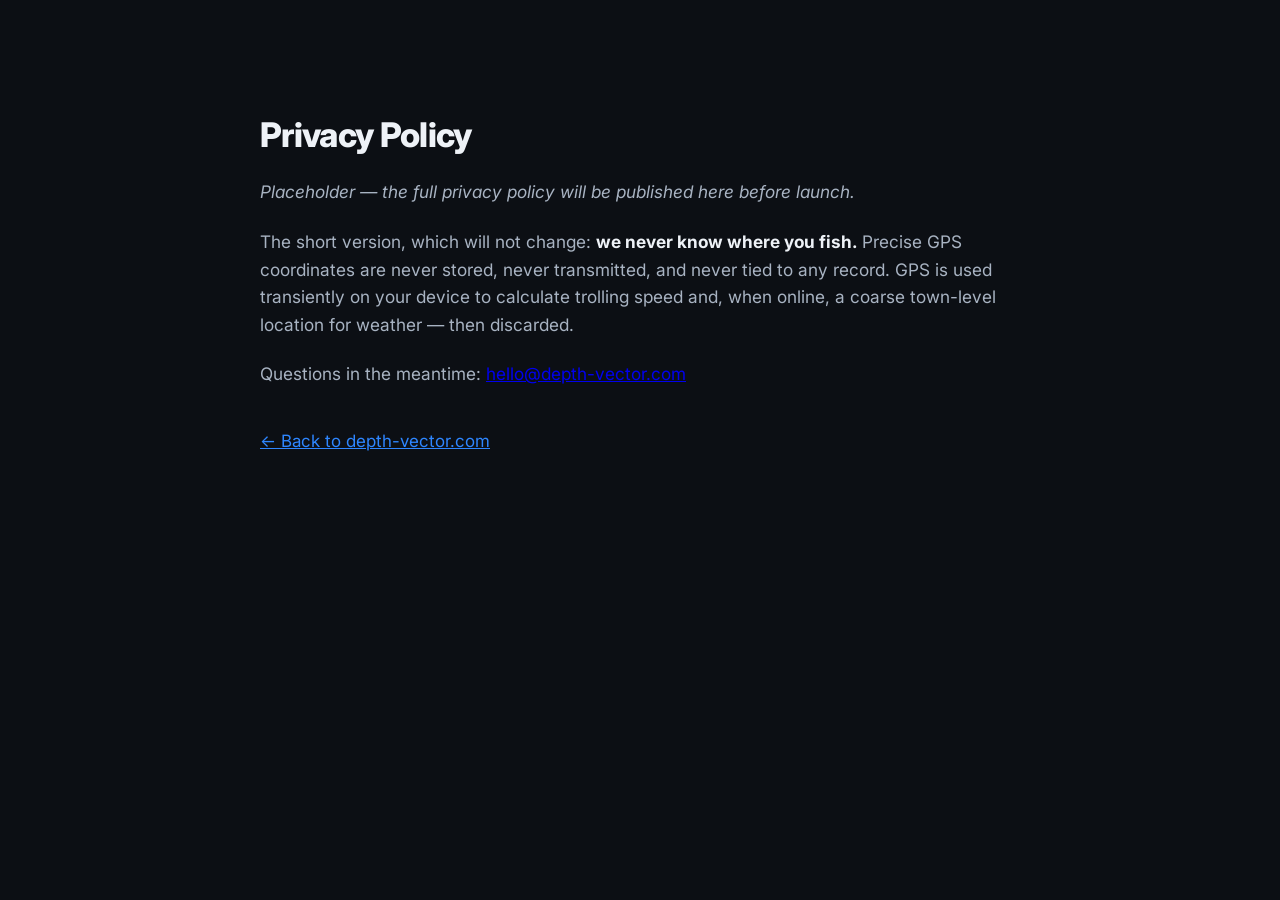
==== privacy.html @ 236c2dc9 "Depth Vector marketing site: hero, features, roadmap, straight talk, download CTA Single-page static" ====
<!DOCTYPE html>
<html lang="en">
<head>
  <meta charset="UTF-8">
  <meta name="viewport" content="width=device-width, initial-scale=1.0">
  <title>Privacy Policy — Depth Vector</title>
  <meta name="robots" content="noindex">
  <link rel="icon" type="image/png" href="assets/favicon.png">
  <link rel="preconnect" href="https://fonts.googleapis.com">
  <link rel="preconnect" href="https://fonts.gstatic.com" crossorigin>
  <link href="https://fonts.googleapis.com/css2?family=Inter:wght@400;600;800&display=swap" rel="stylesheet">
  <link rel="stylesheet" href="styles.css">
</head>
<body>
  <main class="section">
    <div class="container narrow">
      <h1 style="margin-bottom: 24px;">Privacy Policy</h1>
      <div class="prose">
        <p><em>Placeholder — the full privacy policy will be published here before launch.</em></p>
        <p>The short version, which will not change: <strong>we never know where you fish.</strong> Precise GPS coordinates are never stored, never transmitted, and never tied to any record. GPS is used transiently on your device to calculate trolling speed and, when online, a coarse town-level location for weather — then discarded.</p>
        <p>Questions in the meantime: <a href="mailto:hello@depth-vector.com">hello@depth-vector.com</a></p>
      </div>
      <p style="margin-top: 40px;"><a href="index.html" style="color: var(--accent);">← Back to depth-vector.com</a></p>
    </div>
  </main>
</body>
</html>
---- styles.css ----
/* ============================================================
   Depth Vector — marketing site styles
   Brand: bg #0c0f14 · panel #0e2133→#0a1623 · accent #2E86FF
   CTA #1A6BEC→#0A347F · cyan #2FE3BC · yellow #FFD42E
   magenta #FF5C8A · green #8edc3b (fish/catch only)
   ============================================================ */

:root {
  --bg: #0c0f14;
  --panel-top: #0e2133;
  --panel-bottom: #0a1623;
  --accent: #2E86FF;
  --cta-top: #1A6BEC;
  --cta-bottom: #0A347F;
  --cyan: #2FE3BC;
  --yellow: #FFD42E;
  --magenta: #FF5C8A;
  --fish-green: #8edc3b; /* reserved: fish/catch references only */
  --text: #eef2f7;
  --text-dim: #a8b3c2;
  --text-faint: #6b7686;
  --border: rgba(120, 160, 210, 0.14);
  --radius: 18px;
}

* { margin: 0; padding: 0; box-sizing: border-box; }

[hidden] { display: none !important; }

html { scroll-behavior: smooth; }

body {
  background: var(--bg);
  color: var(--text);
  font-family: "Inter", -apple-system, BlinkMacSystemFont, "Segoe UI", sans-serif;
  font-size: 17px;
  line-height: 1.6;
  -webkit-font-smoothing: antialiased;
  overflow-x: hidden;
}

img { max-width: 100%; display: block; }

.container {
  width: min(1120px, 92%);
  margin: 0 auto;
}
.container.narrow { max-width: 760px; }
.center { text-align: center; }

.section { padding: clamp(64px, 9vw, 120px) 0; position: relative; }

/* subtle navy radial glows behind alternating sections */
.why, .roadmap, .download {
  background:
    radial-gradient(ellipse 80% 60% at 50% 0%, rgba(20, 50, 90, 0.35), transparent 70%),
    var(--bg);
}
.video {
  background:
    radial-gradient(ellipse 70% 70% at 50% 100%, rgba(16, 40, 75, 0.3), transparent 70%),
    var(--bg);
}

h1, h2, h3 { font-weight: 800; line-height: 1.15; letter-spacing: -0.02em; }

.section-title {
  font-size: clamp(1.75rem, 4vw, 2.6rem);
  text-align: center;
  margin-bottom: clamp(40px, 6vw, 72px);
}

.visually-hidden {
  position: absolute; width: 1px; height: 1px;
  overflow: hidden; clip: rect(0 0 0 0); white-space: nowrap;
}

/* ---------- buttons & pills ---------- */
.btn {
  display: inline-block;
  white-space: nowrap;
  font-weight: 700;
  font-size: 1rem;
  color: #fff;
  text-decoration: none;
  border: none;
  border-radius: 12px;
  padding: 14px 28px;
  cursor: pointer;
  transition: transform 0.15s ease, box-shadow 0.15s ease;
}
.btn-primary {
  background: linear-gradient(180deg, var(--cta-top), var(--cta-bottom));
  box-shadow: 0 4px 24px rgba(26, 107, 236, 0.35);
}
.btn-primary:hover { transform: translateY(-2px); box-shadow: 0 8px 32px rgba(26, 107, 236, 0.5); }
.btn-small { padding: 10px 20px; font-size: 0.9rem; }

.pill {
  display: inline-block;
  font-size: 0.75rem;
  font-weight: 700;
  letter-spacing: 0.14em;
  text-transform: uppercase;
  color: var(--cyan);
  border: 1px solid rgba(47, 227, 188, 0.4);
  background: rgba(47, 227, 188, 0.08);
  border-radius: 999px;
  padding: 7px 16px;
  margin-bottom: 22px;
}
.pill-blue {
  color: var(--accent);
  border-color: rgba(46, 134, 255, 0.45);
  background: rgba(46, 134, 255, 0.08);
  margin: 0 8px 0 0;
}

/* ---------- panels ---------- */
.panel {
  background: linear-gradient(180deg, var(--panel-top), var(--panel-bottom));
  border: 1px solid var(--border);
  border-radius: var(--radius);
}

/* ---------- asset placeholder system ----------
   Elements with [data-asset] show a styled placeholder until the
   file exists at the path; script.js swaps the real image in. */
.asset {
  position: relative;
  overflow: hidden;
}
.asset:not(.asset-loaded) {
  background: linear-gradient(180deg, var(--panel-top), var(--panel-bottom));
  border: 1px dashed rgba(120, 160, 210, 0.3);
  border-radius: 12px;
}
.asset:not(.asset-loaded)::after {
  content: attr(data-label);
  position: absolute;
  inset: 0;
  display: flex;
  align-items: center;
  justify-content: center;
  font-size: 0.8rem;
  font-weight: 600;
  letter-spacing: 0.06em;
  text-transform: uppercase;
  color: var(--text-faint);
  text-align: center;
  padding: 8px;
}
.asset.asset-loaded { border: none; background: none; }
.asset > img { width: 100%; height: 100%; object-fit: cover; }
.asset[data-bg].asset-loaded { background-size: cover; background-position: center; }

/* ---------- header ---------- */
.site-header {
  position: sticky;
  top: 0;
  z-index: 50;
  background: rgba(12, 15, 20, 0.82);
  backdrop-filter: blur(14px);
  -webkit-backdrop-filter: blur(14px);
  border-bottom: 1px solid var(--border);
}
.header-inner {
  display: flex;
  align-items: center;
  justify-content: space-between;
  padding: 14px 0;
}
.header-logo {
  width: 190px;
  height: 26px;
  text-decoration: none;
}
.header-logo > img { object-fit: contain; }

/* the wordmark PNG has a solid black background — screen-blend it
   into the dark page so it reads as transparent */
.header-logo > img,
.footer-logo > img,
.download-logo > img {
  mix-blend-mode: screen;
}

/* ---------- hero ---------- */
.hero {
  position: relative;
  padding: clamp(64px, 9vw, 130px) 0 clamp(56px, 7vw, 100px);
  overflow: hidden;
}
.hero-bg {
  position: absolute;
  inset: 0;
  z-index: 0;
  opacity: 0.28;
  border: none !important;
  border-radius: 0 !important;
}
.hero-bg:not(.asset-loaded) { background: none; }
.hero-bg:not(.asset-loaded)::after { content: none; }
.hero-bg.asset-loaded::before {
  content: "";
  position: absolute;
  inset: 0;
  background: linear-gradient(180deg, rgba(12,15,20,0.55) 0%, rgba(12,15,20,0.75) 60%, var(--bg) 100%);
  z-index: 1;
}
.hero::after {
  /* subtle blue glow even without a photo */
  content: "";
  position: absolute;
  top: -30%;
  left: 50%;
  transform: translateX(-50%);
  width: 130%;
  height: 100%;
  background: radial-gradient(ellipse 55% 50% at 50% 30%, rgba(26, 107, 236, 0.16), transparent 70%);
  pointer-events: none;
}
.hero-inner {
  position: relative;
  z-index: 2;
  display: grid;
  grid-template-columns: 1.15fr 0.85fr;
  gap: clamp(32px, 5vw, 72px);
  align-items: center;
}
.hero h1 {
  font-size: clamp(2.3rem, 5.4vw, 3.9rem);
  font-weight: 900;
  margin-bottom: 20px;
}
.subhead {
  font-size: clamp(1.05rem, 2vw, 1.25rem);
  color: var(--text-dim);
  max-width: 34em;
  margin-bottom: 36px;
}

/* store badges */
.store-row {
  display: flex;
  flex-wrap: wrap;
  gap: 14px;
}
.store-row.center, .qr-row.center { justify-content: center; }
.store-badge {
  display: inline-flex;
  align-items: center;
  gap: 12px;
  border: 1px solid var(--border);
  border-radius: 12px;
  padding: 10px 20px 10px 16px;
  background: linear-gradient(180deg, var(--panel-top), var(--panel-bottom));
}
.store-badge svg { width: 28px; height: 28px; fill: currentColor; flex-shrink: 0; }
.store-badge span { display: flex; flex-direction: column; line-height: 1.25; }
.store-badge small { font-size: 0.68rem; letter-spacing: 0.04em; text-transform: uppercase; color: var(--text-faint); }
.store-badge strong { font-size: 1.05rem; font-weight: 700; }
.store-badge.coming-soon {
  color: var(--text-faint);
  filter: grayscale(1);
  opacity: 0.75;
  cursor: default;
  user-select: none;
}

.qr-row {
  display: flex;
  gap: 14px;
  margin-top: 16px;
}
.qr {
  width: 74px;
  height: 74px;
  border-radius: 10px;
}

/* phone frame (CSS-drawn, 9:19.5 screen) */
.phone {
  width: min(300px, 78vw);
  margin: 0 auto;
  padding: 12px;
  border-radius: 44px;
  background: linear-gradient(160deg, #232a34, #10141b);
  border: 1px solid rgba(160, 190, 230, 0.18);
  box-shadow:
    0 24px 60px rgba(0, 0, 0, 0.55),
    0 0 80px rgba(26, 107, 236, 0.12),
    inset 0 1px 0 rgba(255, 255, 255, 0.08);
  position: relative;
}
.phone::before {
  /* notch / dynamic island */
  content: "";
  position: absolute;
  top: 22px;
  left: 50%;
  transform: translateX(-50%);
  width: 88px;
  height: 22px;
  border-radius: 12px;
  background: #05070a;
  z-index: 3;
}
.phone-screen {
  aspect-ratio: 9 / 19.5;
  border-radius: 34px;
  background: #05070a;
}
.phone-screen:not(.asset-loaded) { border-style: solid; }

/* ---------- why / claim cards ---------- */
.claim-grid {
  display: grid;
  grid-template-columns: repeat(3, 1fr);
  gap: 20px;
  margin-bottom: clamp(36px, 5vw, 56px);
}
.claim-card {
  background: linear-gradient(180deg, var(--panel-top), var(--panel-bottom));
  border: 1px solid var(--border);
  border-radius: var(--radius);
  padding: 30px 26px;
}
.claim-kicker {
  display: block;
  font-size: 0.72rem;
  font-weight: 700;
  letter-spacing: 0.16em;
  text-transform: uppercase;
  margin-bottom: 12px;
}
.accent-blue { color: var(--accent); }
.accent-cyan { color: var(--cyan); }
.accent-magenta { color: var(--magenta); }
.accent-yellow { color: var(--yellow); }
.claim-card h3 { font-size: 1.25rem; margin-bottom: 10px; }
.claim-card p { color: var(--text-dim); font-size: 0.95rem; }

.why-pitch {
  max-width: 46em;
  margin: 0 auto;
  text-align: center;
  color: var(--text-dim);
  font-size: 1.1rem;
}

/* ---------- features ---------- */
.feature-row {
  display: grid;
  grid-template-columns: 1fr 1fr;
  gap: clamp(32px, 6vw, 80px);
  align-items: center;
  padding: clamp(36px, 5vw, 64px) 0;
}
.feature-row.flip .feature-copy { order: 2; }
.feature-row.flip .feature-shot { order: 1; }
.feature-kicker {
  display: block;
  font-size: 0.75rem;
  font-weight: 700;
  letter-spacing: 0.16em;
  text-transform: uppercase;
  color: var(--accent);
  margin-bottom: 12px;
}
.feature-copy h3 { font-size: clamp(1.5rem, 3vw, 2.1rem); margin-bottom: 16px; }
.feature-copy p { color: var(--text-dim); max-width: 32em; }
.feature-shot .phone { width: min(270px, 70vw); }

.conditions-card {
  display: flex;
  gap: 22px;
  align-items: flex-start;
  background: linear-gradient(180deg, var(--panel-top), var(--panel-bottom));
  border: 1px solid var(--border);
  border-radius: var(--radius);
  padding: 30px 32px;
  max-width: 680px;
  margin: clamp(24px, 4vw, 40px) auto 0;
}
.conditions-icon {
  flex-shrink: 0;
  width: 52px;
  height: 52px;
  display: grid;
  place-items: center;
  border-radius: 14px;
  color: var(--cyan);
  background: rgba(47, 227, 188, 0.09);
  border: 1px solid rgba(47, 227, 188, 0.25);
}
.conditions-icon svg { width: 30px; height: 30px; }
.conditions-card h3 { font-size: 1.2rem; margin-bottom: 8px; }
.conditions-card p { color: var(--text-dim); font-size: 0.95rem; }

/* ---------- video ---------- */
.video-frame {
  position: relative;
  aspect-ratio: 16 / 9;
  max-width: 880px;
  margin: 0 auto;
  border-radius: var(--radius);
  overflow: hidden;
  border: 1px solid var(--border);
  background: linear-gradient(180deg, var(--panel-top), var(--panel-bottom));
}
.video-frame iframe {
  position: absolute;
  inset: 0;
  width: 100%;
  height: 100%;
  border: 0;
}
.video-placeholder {
  position: absolute;
  inset: 0;
  display: flex;
  flex-direction: column;
  align-items: center;
  justify-content: center;
  gap: 18px;
  color: var(--text-faint);
}
.video-placeholder svg {
  width: 72px;
  height: 72px;
  fill: var(--accent);
  opacity: 0.85;
  background: rgba(46, 134, 255, 0.1);
  border: 1px solid rgba(46, 134, 255, 0.35);
  border-radius: 50%;
  padding: 18px;
}
.video-placeholder p {
  font-size: 0.95rem;
  font-weight: 600;
  letter-spacing: 0.04em;
  text-transform: uppercase;
}
.video-caption {
  text-align: center;
  color: var(--text-dim);
  margin-top: 26px;
  font-size: 1rem;
}

/* ---------- roadmap ---------- */
.roadmap-grid {
  display: grid;
  grid-template-columns: 1fr 1fr;
  gap: 24px;
}
.roadmap-col { padding: 34px 32px; }
.roadmap-col h3 {
  display: flex;
  align-items: center;
  gap: 12px;
  font-size: 1.2rem;
  margin-bottom: 22px;
}
.dot { width: 10px; height: 10px; border-radius: 50%; display: inline-block; }
.dot-cyan { background: var(--cyan); box-shadow: 0 0 12px rgba(47, 227, 188, 0.7); }
.dot-blue { background: var(--accent); box-shadow: 0 0 12px rgba(46, 134, 255, 0.7); }
.roadmap-col ul { list-style: none; }
.roadmap-col li {
  position: relative;
  padding: 8px 0 8px 34px;
  color: var(--text-dim);
  font-size: 0.98rem;
}
.list-live li::before {
  content: "✓";
  position: absolute;
  left: 4px;
  color: var(--cyan);
  font-weight: 800;
}
.list-coming li::before {
  content: "→";
  position: absolute;
  left: 2px;
  color: var(--accent);
  font-weight: 800;
}

/* ---------- straight talk ---------- */
.prose p { color: var(--text-dim); margin-bottom: 22px; font-size: 1.08rem; }
.prose strong { color: var(--text); }
.future-note {
  border: 1px solid rgba(46, 134, 255, 0.25);
  background: rgba(46, 134, 255, 0.05);
  border-radius: var(--radius);
  padding: 24px 26px;
}
.future-note .pill-blue { display: inline-block; margin-bottom: 10px; }

/* ---------- who it's for ---------- */
.who-grid {
  display: grid;
  grid-template-columns: repeat(3, 1fr);
  gap: 22px;
}
.who-card { overflow: hidden; display: flex; flex-direction: column; }
.who-photo {
  aspect-ratio: 4 / 3;
  border-radius: 0 !important;
  border-left: none !important;
  border-right: none !important;
  border-top: none !important;
}
.who-body { padding: 24px 24px 28px; }
.who-body h3 { font-size: 1.15rem; margin-bottom: 10px; }
.who-body p { color: var(--text-dim); font-size: 0.95rem; }

/* ---------- download CTA ---------- */
.download-logo {
  width: min(420px, 80vw);
  height: 54px;
  margin: 0 auto 18px;
}
.download-logo > img { object-fit: contain; }
.download-tagline {
  color: var(--text-dim);
  font-size: 1.15rem;
  margin-bottom: 36px;
}
.notify-form {
  display: flex;
  flex-wrap: wrap;
  justify-content: center;
  gap: 12px;
  margin-top: 44px;
}
.notify-form input {
  flex: 1 1 260px;
  max-width: 340px;
  font: inherit;
  color: var(--text);
  background: rgba(255, 255, 255, 0.04);
  border: 1px solid var(--border);
  border-radius: 12px;
  padding: 14px 18px;
  outline: none;
  transition: border-color 0.15s ease;
}
.notify-form input:focus { border-color: var(--accent); }
.notify-form input::placeholder { color: var(--text-faint); }
.notify-thanks {
  margin-top: 24px;
  color: var(--cyan);
  font-weight: 600;
}
.contact-line { margin-top: 40px; color: var(--text-dim); }
.contact-line a { color: var(--text); text-decoration: none; border-bottom: 1px solid var(--accent); }

/* ---------- footer ---------- */
.site-footer {
  border-top: 1px solid var(--border);
  padding: 52px 0 36px;
  background: #090c10;
}
.footer-inner {
  display: flex;
  flex-wrap: wrap;
  justify-content: space-between;
  align-items: center;
  gap: 28px;
}
.footer-logo { width: 220px; height: 30px; }
.footer-logo > img { object-fit: contain; }
.footer-tagline {
  margin-top: 10px;
  color: var(--text-faint);
  font-size: 0.9rem;
  font-style: italic;
}
.footer-links {
  display: flex;
  flex-wrap: wrap;
  gap: 26px;
}
.footer-links a {
  color: var(--text-dim);
  text-decoration: none;
  font-size: 0.92rem;
  transition: color 0.15s ease;
}
.footer-links a:hover { color: var(--text); }
.footer-copyright {
  margin-top: 34px;
  padding-top: 22px;
  border-top: 1px solid rgba(120, 160, 210, 0.08);
  color: var(--text-faint);
  font-size: 0.85rem;
}

/* ---------- scroll reveal ---------- */
.reveal {
  opacity: 0;
  transform: translateY(26px);
  transition: opacity 0.7s ease, transform 0.7s ease;
}
.reveal.visible { opacity: 1; transform: none; }
@media (prefers-reduced-motion: reduce) {
  html { scroll-behavior: auto; }
  .reveal { opacity: 1; transform: none; transition: none; }
}

/* ---------- responsive ---------- */
@media (max-width: 900px) {
  .hero-inner { grid-template-columns: 1fr; text-align: center; }
  .hero-copy { display: flex; flex-direction: column; align-items: center; }
  .store-row, .qr-row { justify-content: center; }
  .claim-grid { grid-template-columns: 1fr; }
  .feature-row, .feature-row.flip { grid-template-columns: 1fr; text-align: center; }
  .feature-row.flip .feature-copy { order: 1; }
  .feature-row.flip .feature-shot { order: 2; }
  .feature-copy p { margin: 0 auto; }
  .roadmap-grid { grid-template-columns: 1fr; }
  .who-grid { grid-template-columns: 1fr; max-width: 460px; margin: 0 auto; }
  .footer-inner { flex-direction: column; text-align: center; }
}
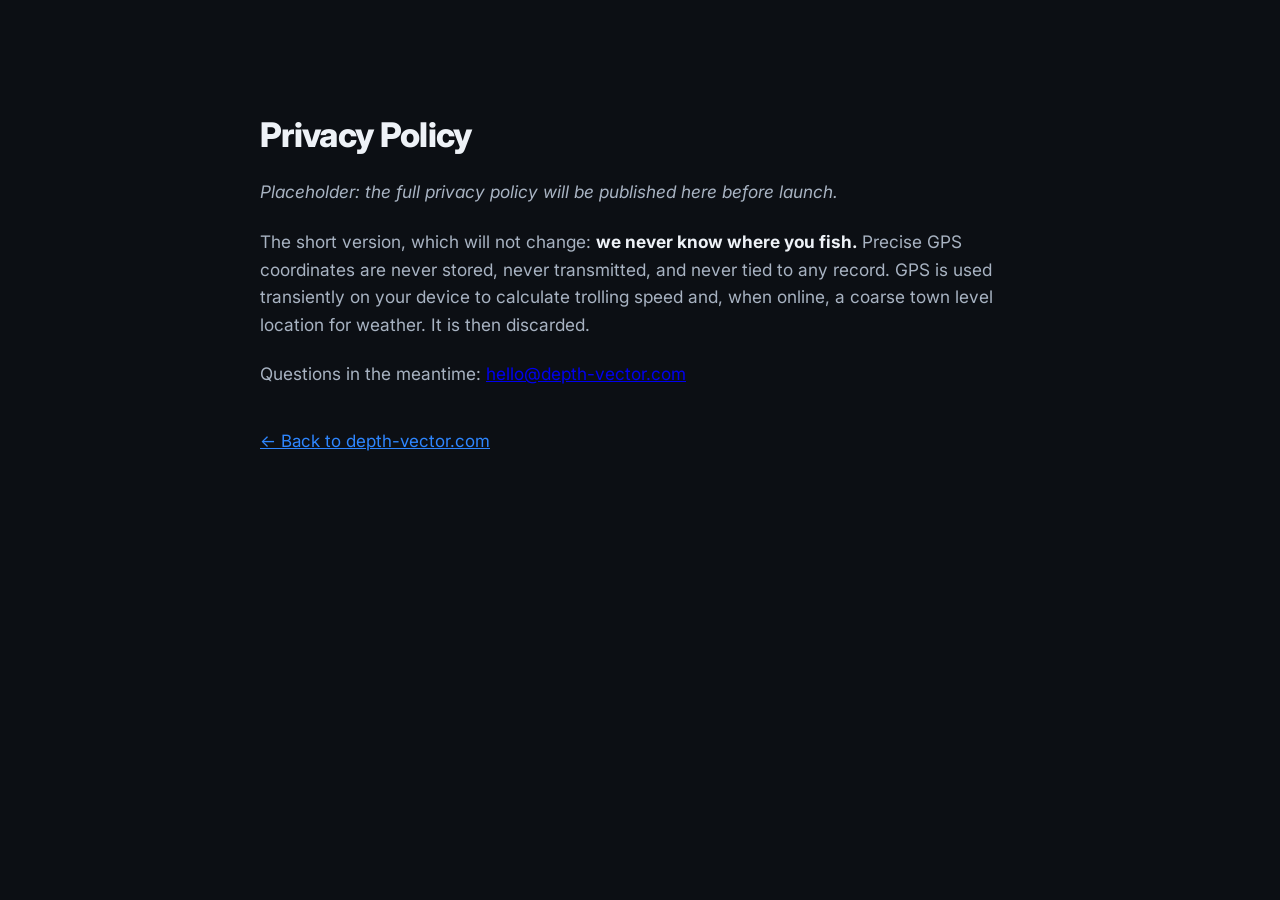
==== commit d4d171d3: "Seven fixes: even depth scale, dash purge, vector contour texture, drop Promise card and taglines, h" ====
--- a/privacy.html
+++ b/privacy.html
@@ -3,7 +3,7 @@
 <head>
   <meta charset="UTF-8">
   <meta name="viewport" content="width=device-width, initial-scale=1.0">
-  <title>Privacy Policy — Depth Vector</title>
+  <title>Privacy Policy | Depth Vector</title>
   <meta name="robots" content="noindex">
   <link rel="icon" type="image/png" href="assets/favicon.png">
   <link rel="preconnect" href="https://fonts.googleapis.com">
@@ -16,8 +16,8 @@
     <div class="container narrow">
       <h1 style="margin-bottom: 24px;">Privacy Policy</h1>
       <div class="prose">
-        <p><em>Placeholder — the full privacy policy will be published here before launch.</em></p>
-        <p>The short version, which will not change: <strong>we never know where you fish.</strong> Precise GPS coordinates are never stored, never transmitted, and never tied to any record. GPS is used transiently on your device to calculate trolling speed and, when online, a coarse town-level location for weather — then discarded.</p>
+        <p><em>Placeholder: the full privacy policy will be published here before launch.</em></p>
+        <p>The short version, which will not change: <strong>we never know where you fish.</strong> Precise GPS coordinates are never stored, never transmitted, and never tied to any record. GPS is used transiently on your device to calculate trolling speed and, when online, a coarse town level location for weather. It is then discarded.</p>
         <p>Questions in the meantime: <a href="mailto:hello@depth-vector.com">hello@depth-vector.com</a></p>
       </div>
       <p style="margin-top: 40px;"><a href="index.html" style="color: var(--accent);">← Back to depth-vector.com</a></p>
--- a/styles.css
+++ b/styles.css
@@ -13,6 +13,8 @@
   --cta-top: #1A6BEC;
   --cta-bottom: #0A347F;
   --cyan: #2FE3BC;
+  --electric: #00A6FF; /* brand token electricBlue — logo-adjacent glows */
+  --deep: #0066FF;     /* brand token deepBlue */
   --yellow: #FFD42E;
   --magenta: #FF5C8A;
   --fish-green: #8edc3b; /* reserved: fish/catch references only */
@@ -48,7 +50,8 @@
 .container.narrow { max-width: 760px; }
 .center { text-align: center; }
 
-.section { padding: clamp(64px, 9vw, 120px) 0; position: relative; }
+.section { padding: clamp(64px, 9vw, 120px) 0; position: relative; scroll-margin-top: 72px; }
+.section > .container { position: relative; z-index: 2; }
 
 /* subtle navy radial glows behind alternating sections */
 .why, .roadmap, .download {
@@ -154,6 +157,30 @@
 .asset > img { width: 100%; height: 100%; object-fit: cover; }
 .asset[data-bg].asset-loaded { background-size: cover; background-position: center; }
 
+/* shared darkened photo layer behind sections; fades into the page
+   background at the top and bottom edge so sections melt together.
+   Must come AFTER the .asset rules: both selectors are single-class,
+   so source order decides the position/overflow override. */
+.section-bg {
+  position: absolute;
+  inset: 0;
+  z-index: 0;
+  opacity: 0.26;
+  border: none !important;
+  border-radius: 0 !important;
+}
+.section-bg:not(.asset-loaded) { background: none; }
+.section-bg:not(.asset-loaded)::after { content: none; }
+.section-bg.asset-loaded::before {
+  content: "";
+  position: absolute;
+  inset: 0;
+  z-index: 1;
+  background: linear-gradient(180deg, var(--bg) 0%, rgba(12,15,20,0.35) 22%, rgba(12,15,20,0.35) 78%, var(--bg) 100%);
+}
+/* water-texture crops are small files stretched large — keep them dimmer */
+.section-bg-texture { opacity: 0.18; }
+
 /* ---------- header ---------- */
 .site-header {
   position: sticky;
@@ -171,19 +198,37 @@
   padding: 14px 0;
 }
 .header-logo {
-  width: 190px;
-  height: 26px;
+  width: 200px;
+  aspect-ratio: 1600 / 426; /* H3 dark badge */
   text-decoration: none;
 }
-.header-logo > img { object-fit: contain; }
-
-/* the wordmark PNG has a solid black background — screen-blend it
-   into the dark page so it reads as transparent */
+.header-nav {
+  display: flex;
+  gap: 26px;
+  margin: 0 24px;
+}
+.header-nav a {
+  color: var(--text-dim);
+  text-decoration: none;
+  font-size: 0.92rem;
+  font-weight: 600;
+  white-space: nowrap;
+  transition: color 0.15s ease;
+}
+.header-nav a:hover { color: var(--text); }
+@media (max-width: 860px) {
+  .header-nav { display: none; }
+}
+
+/* the H3 logo is an opaque rounded dark badge — give it a faint
+   electric-blue lift so it sits on the page like a physical plate */
 .header-logo > img,
 .footer-logo > img,
 .download-logo > img {
-  mix-blend-mode: screen;
-}
+  border-radius: 10px;
+  box-shadow: 0 2px 18px rgba(0, 166, 255, 0.14);
+}
+.header-logo > img { object-fit: contain; }
 
 /* ---------- hero ---------- */
 .hero {
@@ -217,8 +262,36 @@
   transform: translateX(-50%);
   width: 130%;
   height: 100%;
-  background: radial-gradient(ellipse 55% 50% at 50% 30%, rgba(26, 107, 236, 0.16), transparent 70%);
+  background: radial-gradient(ellipse 55% 50% at 50% 30%, rgba(0, 166, 255, 0.13), transparent 70%);
   pointer-events: none;
+}
+
+/* brand contour texture — reads as texture, not wallpaper */
+.contour-layer {
+  position: absolute;
+  inset: 0;
+  z-index: 1;
+  background-image: url("assets/contour-texture.svg");
+  background-size: 800px auto;
+  background-repeat: repeat;
+  opacity: 0.06;
+  pointer-events: none;
+}
+
+/* depth-scale motif beside the hero (desktop only) */
+.depth-scale-accent {
+  position: absolute;
+  right: 1.8%;
+  top: 50%;
+  transform: translateY(-50%);
+  height: min(45%, 330px);
+  width: auto;
+  opacity: 0.32;
+  z-index: 1;
+  pointer-events: none;
+}
+@media (max-width: 1200px) {
+  .depth-scale-accent { display: none; }
 }
 .hero-inner {
   position: relative;
@@ -279,6 +352,17 @@
   border-radius: 10px;
 }
 
+/* app icon shown beside the store badges */
+.app-icon-badge {
+  width: 64px;
+  height: 64px;
+  border-radius: 15px;
+  align-self: center;
+  flex-shrink: 0;
+  box-shadow: 0 2px 16px rgba(0, 166, 255, 0.18);
+}
+.app-icon-badge > img { border-radius: 15px; }
+
 /* phone frame (CSS-drawn, 9:19.5 screen) */
 .phone {
   width: min(300px, 78vw);
@@ -289,7 +373,7 @@
   border: 1px solid rgba(160, 190, 230, 0.18);
   box-shadow:
     0 24px 60px rgba(0, 0, 0, 0.55),
-    0 0 80px rgba(26, 107, 236, 0.12),
+    0 0 80px rgba(0, 166, 255, 0.1),
     inset 0 1px 0 rgba(255, 255, 255, 0.08);
   position: relative;
 }
@@ -316,9 +400,10 @@
 /* ---------- why / claim cards ---------- */
 .claim-grid {
   display: grid;
-  grid-template-columns: repeat(3, 1fr);
+  grid-template-columns: repeat(2, 1fr);
   gap: 20px;
-  margin-bottom: clamp(36px, 5vw, 56px);
+  max-width: 820px;
+  margin: 0 auto clamp(36px, 5vw, 56px);
 }
 .claim-card {
   background: linear-gradient(180deg, var(--panel-top), var(--panel-bottom));
@@ -441,6 +526,8 @@
   font-weight: 600;
   letter-spacing: 0.04em;
   text-transform: uppercase;
+  text-align: center;
+  padding: 0 24px;
 }
 .video-caption {
   text-align: center;
@@ -474,11 +561,13 @@
   font-size: 0.98rem;
 }
 .list-live li::before {
-  content: "✓";
-  position: absolute;
-  left: 4px;
-  color: var(--cyan);
-  font-weight: 800;
+  content: "";
+  position: absolute;
+  left: 2px;
+  top: 12px;
+  width: 16px;
+  height: 16px;
+  background: url("assets/bullseye.svg") center / contain no-repeat;
 }
 .list-coming li::before {
   content: "→";
@@ -499,6 +588,36 @@
 }
 .future-note .pill-blue { display: inline-block; margin-bottom: 10px; }
 
+/* ---------- built with you ---------- */
+.built-with-you .section-title { margin-bottom: clamp(28px, 4vw, 44px); }
+.wish-card {
+  display: flex;
+  gap: 22px;
+  align-items: flex-start;
+  text-align: left;
+  background: linear-gradient(180deg, var(--panel-top), var(--panel-bottom));
+  border: 1px solid var(--border);
+  border-radius: var(--radius);
+  padding: 30px 32px;
+}
+.wish-icon {
+  flex-shrink: 0;
+  width: 52px;
+  height: 52px;
+  display: grid;
+  place-items: center;
+  border-radius: 14px;
+  color: var(--cyan);
+  background: rgba(47, 227, 188, 0.09);
+  border: 1px solid rgba(47, 227, 188, 0.25);
+}
+.wish-icon svg { width: 30px; height: 30px; }
+.wish-card p { color: var(--text-dim); }
+.wish-card strong { color: var(--text); }
+@media (max-width: 600px) {
+  .wish-card { flex-direction: column; align-items: center; text-align: center; }
+}
+
 /* ---------- who it's for ---------- */
 .who-grid {
   display: grid;
@@ -518,9 +637,28 @@
 .who-body p { color: var(--text-dim); font-size: 0.95rem; }
 
 /* ---------- download CTA ---------- */
+.download { overflow: hidden; }
+.download-bg {
+  position: absolute;
+  inset: 0;
+  z-index: 0;
+  opacity: 0.22;
+  border: none !important;
+  border-radius: 0 !important;
+}
+.download-bg:not(.asset-loaded) { background: none; }
+.download-bg:not(.asset-loaded)::after { content: none; }
+.download-bg.asset-loaded::before {
+  content: "";
+  position: absolute;
+  inset: 0;
+  background: linear-gradient(180deg, var(--bg) 0%, rgba(12,15,20,0.6) 35%, rgba(12,15,20,0.75) 100%);
+  z-index: 1;
+}
+.download > .container { position: relative; z-index: 2; }
 .download-logo {
-  width: min(420px, 80vw);
-  height: 54px;
+  width: min(360px, 76vw);
+  aspect-ratio: 1600 / 426;
   margin: 0 auto 18px;
 }
 .download-logo > img { object-fit: contain; }
@@ -571,14 +709,8 @@
   align-items: center;
   gap: 28px;
 }
-.footer-logo { width: 220px; height: 30px; }
+.footer-logo { width: 210px; aspect-ratio: 1600 / 426; }
 .footer-logo > img { object-fit: contain; }
-.footer-tagline {
-  margin-top: 10px;
-  color: var(--text-faint);
-  font-size: 0.9rem;
-  font-style: italic;
-}
 .footer-links {
   display: flex;
   flex-wrap: wrap;
@@ -598,6 +730,7 @@
   color: var(--text-faint);
   font-size: 0.85rem;
 }
+.footer-copyright p + p { margin-top: 6px; }
 
 /* ---------- scroll reveal ---------- */
 .reveal {
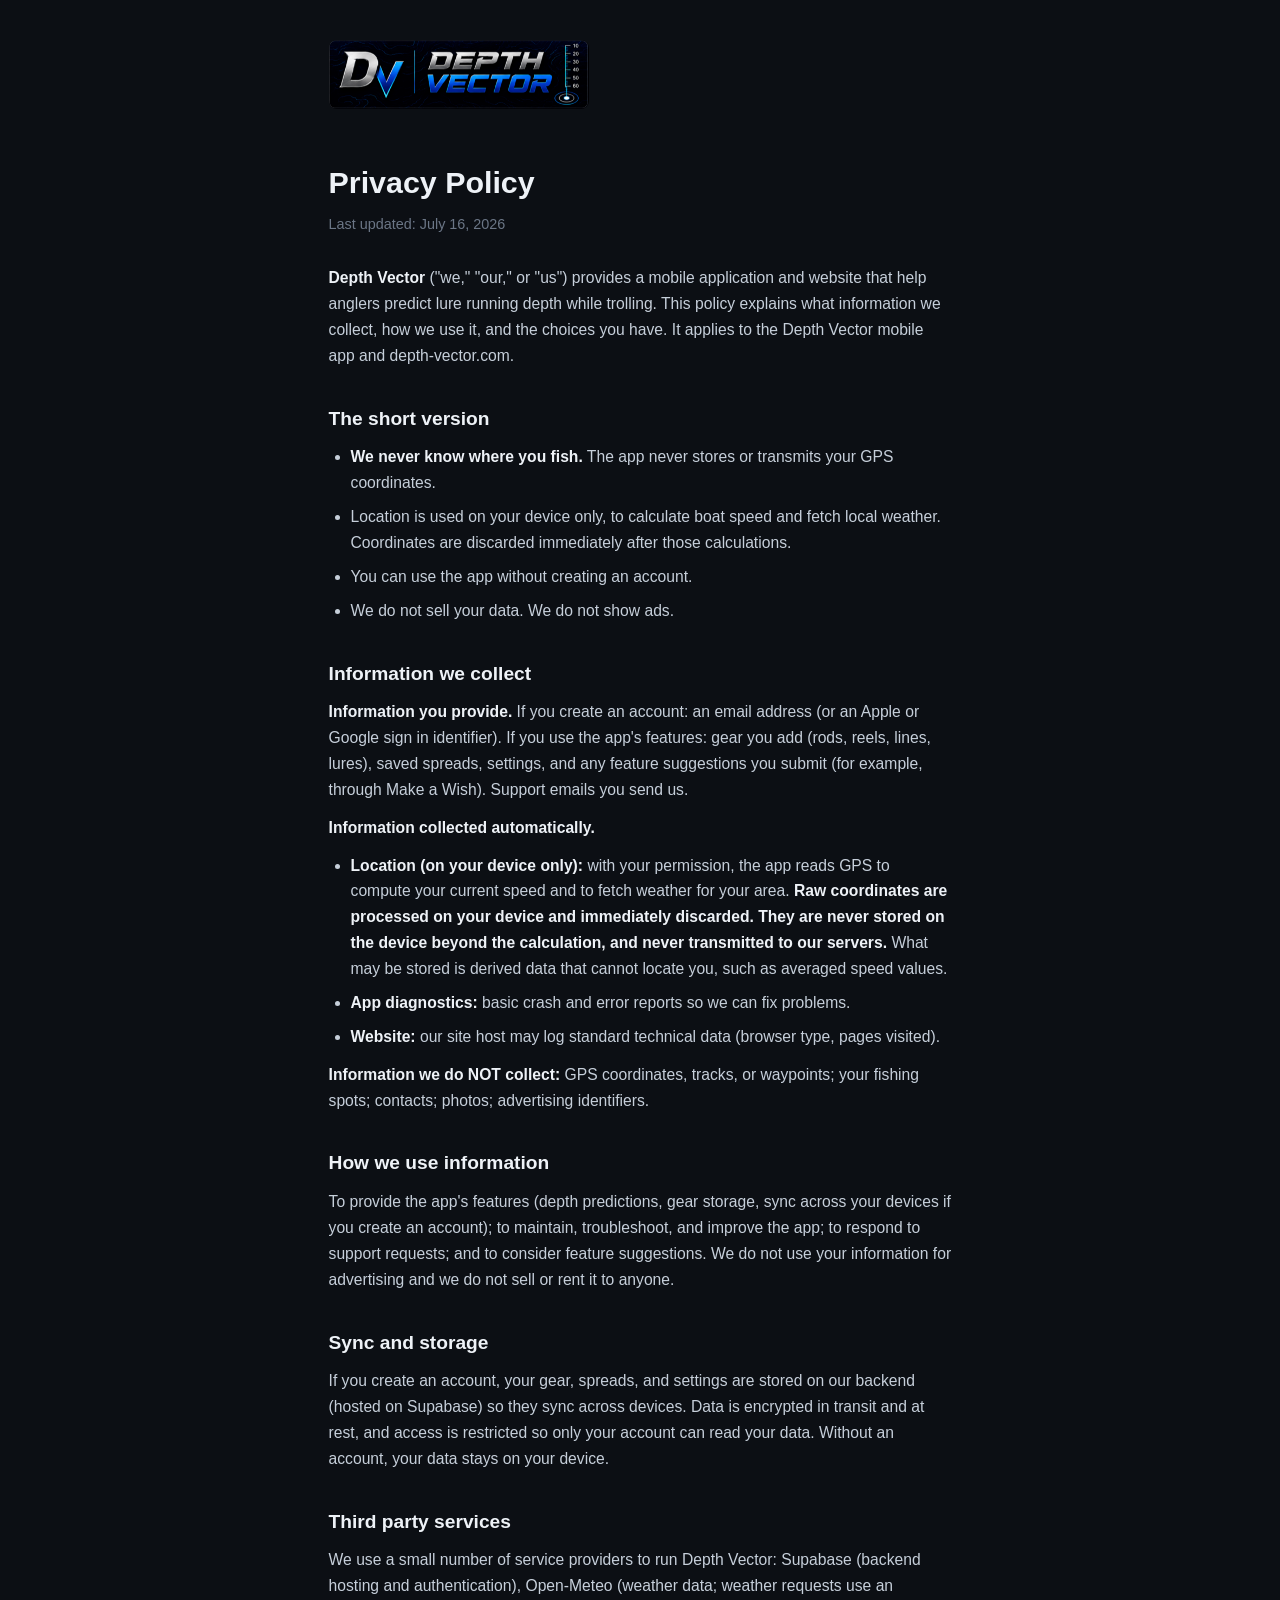
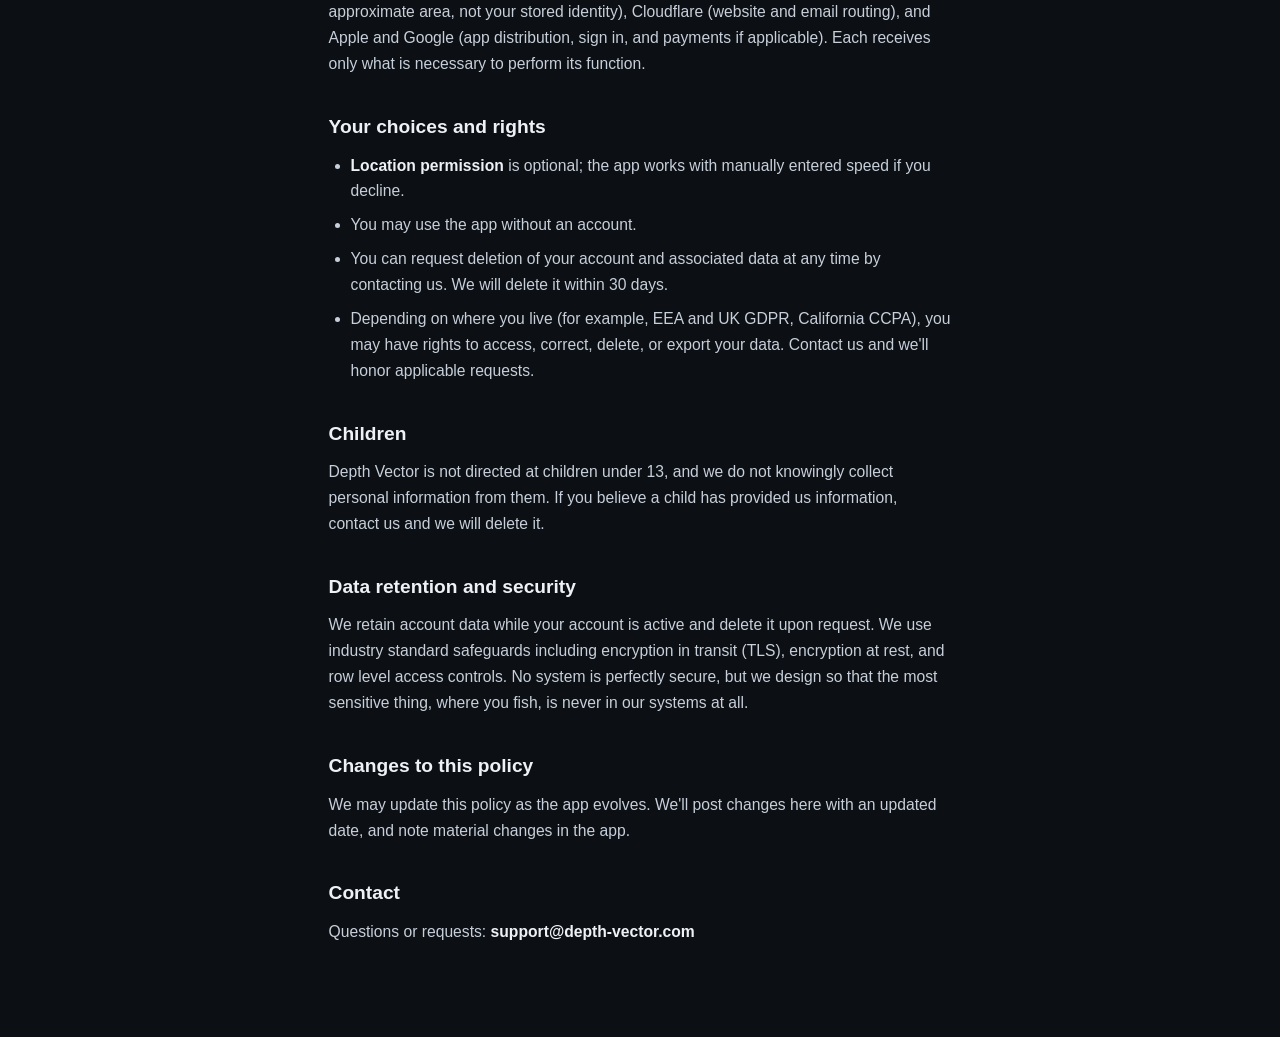
==== commit 543267f4: "Placeholder mode for Apple Developer verification Marketing page preserved at launch.html. Minimal i" ====
--- a/privacy.html
+++ b/privacy.html
@@ -1,27 +1,95 @@
 <!DOCTYPE html>
+<!--
+  PLACEHOLDER MODE. Content from Privacy-Policy-Draft.md (draft notes removed).
+  Lawyer review before App Store submission. At launch: restore the full site
+  from launch.html + the SEO plan.
+-->
 <html lang="en">
 <head>
   <meta charset="UTF-8">
   <meta name="viewport" content="width=device-width, initial-scale=1.0">
   <title>Privacy Policy | Depth Vector</title>
-  <meta name="robots" content="noindex">
+  <meta name="robots" content="noindex, nofollow">
   <link rel="icon" type="image/png" href="assets/favicon.png">
-  <link rel="preconnect" href="https://fonts.googleapis.com">
-  <link rel="preconnect" href="https://fonts.gstatic.com" crossorigin>
-  <link href="https://fonts.googleapis.com/css2?family=Inter:wght@400;600;800&display=swap" rel="stylesheet">
-  <link rel="stylesheet" href="styles.css">
+  <style>
+    * { margin: 0; padding: 0; box-sizing: border-box; }
+    body {
+      background: #0c0f14;
+      color: #eef2f7;
+      font-family: -apple-system, BlinkMacSystemFont, "Segoe UI", sans-serif;
+      line-height: 1.65;
+      padding: 40px 20px 80px;
+    }
+    .wrap { max-width: 70ch; margin: 0 auto; }
+    .logo { display: block; width: min(260px, 70vw); margin: 0 0 40px; }
+    .logo img { width: 100%; height: auto; border-radius: 8px; }
+    h1 { font-size: 1.9rem; margin-bottom: 6px; }
+    h2 { font-size: 1.2rem; margin: 34px 0 10px; }
+    p, li { color: #c6cfda; margin-bottom: 12px; font-size: 0.98rem; }
+    ul { padding-left: 22px; margin-bottom: 12px; }
+    li { margin-bottom: 8px; }
+    strong { color: #eef2f7; }
+    em { color: #eef2f7; font-style: normal; font-weight: 600; }
+    .updated { color: #6b7686; font-size: 0.9rem; margin-bottom: 28px; }
+    a { color: #2E86FF; text-decoration: none; }
+    a:hover { text-decoration: underline; }
+  </style>
 </head>
 <body>
-  <main class="section">
-    <div class="container narrow">
-      <h1 style="margin-bottom: 24px;">Privacy Policy</h1>
-      <div class="prose">
-        <p><em>Placeholder: the full privacy policy will be published here before launch.</em></p>
-        <p>The short version, which will not change: <strong>we never know where you fish.</strong> Precise GPS coordinates are never stored, never transmitted, and never tied to any record. GPS is used transiently on your device to calculate trolling speed and, when online, a coarse town level location for weather. It is then discarded.</p>
-        <p>Questions in the meantime: <a href="mailto:hello@depth-vector.com">hello@depth-vector.com</a></p>
-      </div>
-      <p style="margin-top: 40px;"><a href="index.html" style="color: var(--accent);">← Back to depth-vector.com</a></p>
-    </div>
-  </main>
+  <div class="wrap">
+    <a class="logo" href="/" aria-label="Depth Vector home"><img src="assets/logo-small.png" alt="Depth Vector"></a>
+
+    <h1>Privacy Policy</h1>
+    <p class="updated">Last updated: July 16, 2026</p>
+
+    <p><strong>Depth Vector</strong> ("we," "our," or "us") provides a mobile application and website that help anglers predict lure running depth while trolling. This policy explains what information we collect, how we use it, and the choices you have. It applies to the Depth Vector mobile app and depth-vector.com.</p>
+
+    <h2>The short version</h2>
+    <ul>
+      <li><strong>We never know where you fish.</strong> The app never stores or transmits your GPS coordinates.</li>
+      <li>Location is used on your device only, to calculate boat speed and fetch local weather. Coordinates are discarded immediately after those calculations.</li>
+      <li>You can use the app without creating an account.</li>
+      <li>We do not sell your data. We do not show ads.</li>
+    </ul>
+
+    <h2>Information we collect</h2>
+    <p><strong>Information you provide.</strong> If you create an account: an email address (or an Apple or Google sign in identifier). If you use the app's features: gear you add (rods, reels, lines, lures), saved spreads, settings, and any feature suggestions you submit (for example, through Make a Wish). Support emails you send us.</p>
+    <p><strong>Information collected automatically.</strong></p>
+    <ul>
+      <li><em>Location (on your device only):</em> with your permission, the app reads GPS to compute your current speed and to fetch weather for your area. <strong>Raw coordinates are processed on your device and immediately discarded. They are never stored on the device beyond the calculation, and never transmitted to our servers.</strong> What may be stored is derived data that cannot locate you, such as averaged speed values.</li>
+      <li><em>App diagnostics:</em> basic crash and error reports so we can fix problems.</li>
+      <li><em>Website:</em> our site host may log standard technical data (browser type, pages visited).</li>
+    </ul>
+    <p><strong>Information we do NOT collect:</strong> GPS coordinates, tracks, or waypoints; your fishing spots; contacts; photos; advertising identifiers.</p>
+
+    <h2>How we use information</h2>
+    <p>To provide the app's features (depth predictions, gear storage, sync across your devices if you create an account); to maintain, troubleshoot, and improve the app; to respond to support requests; and to consider feature suggestions. We do not use your information for advertising and we do not sell or rent it to anyone.</p>
+
+    <h2>Sync and storage</h2>
+    <p>If you create an account, your gear, spreads, and settings are stored on our backend (hosted on Supabase) so they sync across devices. Data is encrypted in transit and at rest, and access is restricted so only your account can read your data. Without an account, your data stays on your device.</p>
+
+    <h2>Third party services</h2>
+    <p>We use a small number of service providers to run Depth Vector: Supabase (backend hosting and authentication), Open-Meteo (weather data; weather requests use an approximate area, not your stored identity), Cloudflare (website and email routing), and Apple and Google (app distribution, sign in, and payments if applicable). Each receives only what is necessary to perform its function.</p>
+
+    <h2>Your choices and rights</h2>
+    <ul>
+      <li><strong>Location permission</strong> is optional; the app works with manually entered speed if you decline.</li>
+      <li>You may use the app without an account.</li>
+      <li>You can request deletion of your account and associated data at any time by contacting us. We will delete it within 30 days.</li>
+      <li>Depending on where you live (for example, EEA and UK GDPR, California CCPA), you may have rights to access, correct, delete, or export your data. Contact us and we'll honor applicable requests.</li>
+    </ul>
+
+    <h2>Children</h2>
+    <p>Depth Vector is not directed at children under 13, and we do not knowingly collect personal information from them. If you believe a child has provided us information, contact us and we will delete it.</p>
+
+    <h2>Data retention and security</h2>
+    <p>We retain account data while your account is active and delete it upon request. We use industry standard safeguards including encryption in transit (TLS), encryption at rest, and row level access controls. No system is perfectly secure, but we design so that the most sensitive thing, where you fish, is never in our systems at all.</p>
+
+    <h2>Changes to this policy</h2>
+    <p>We may update this policy as the app evolves. We'll post changes here with an updated date, and note material changes in the app.</p>
+
+    <h2>Contact</h2>
+    <p>Questions or requests: <a href="mailto:support@depth-vector.com"><strong>support@depth-vector.com</strong></a></p>
+  </div>
 </body>
 </html>
